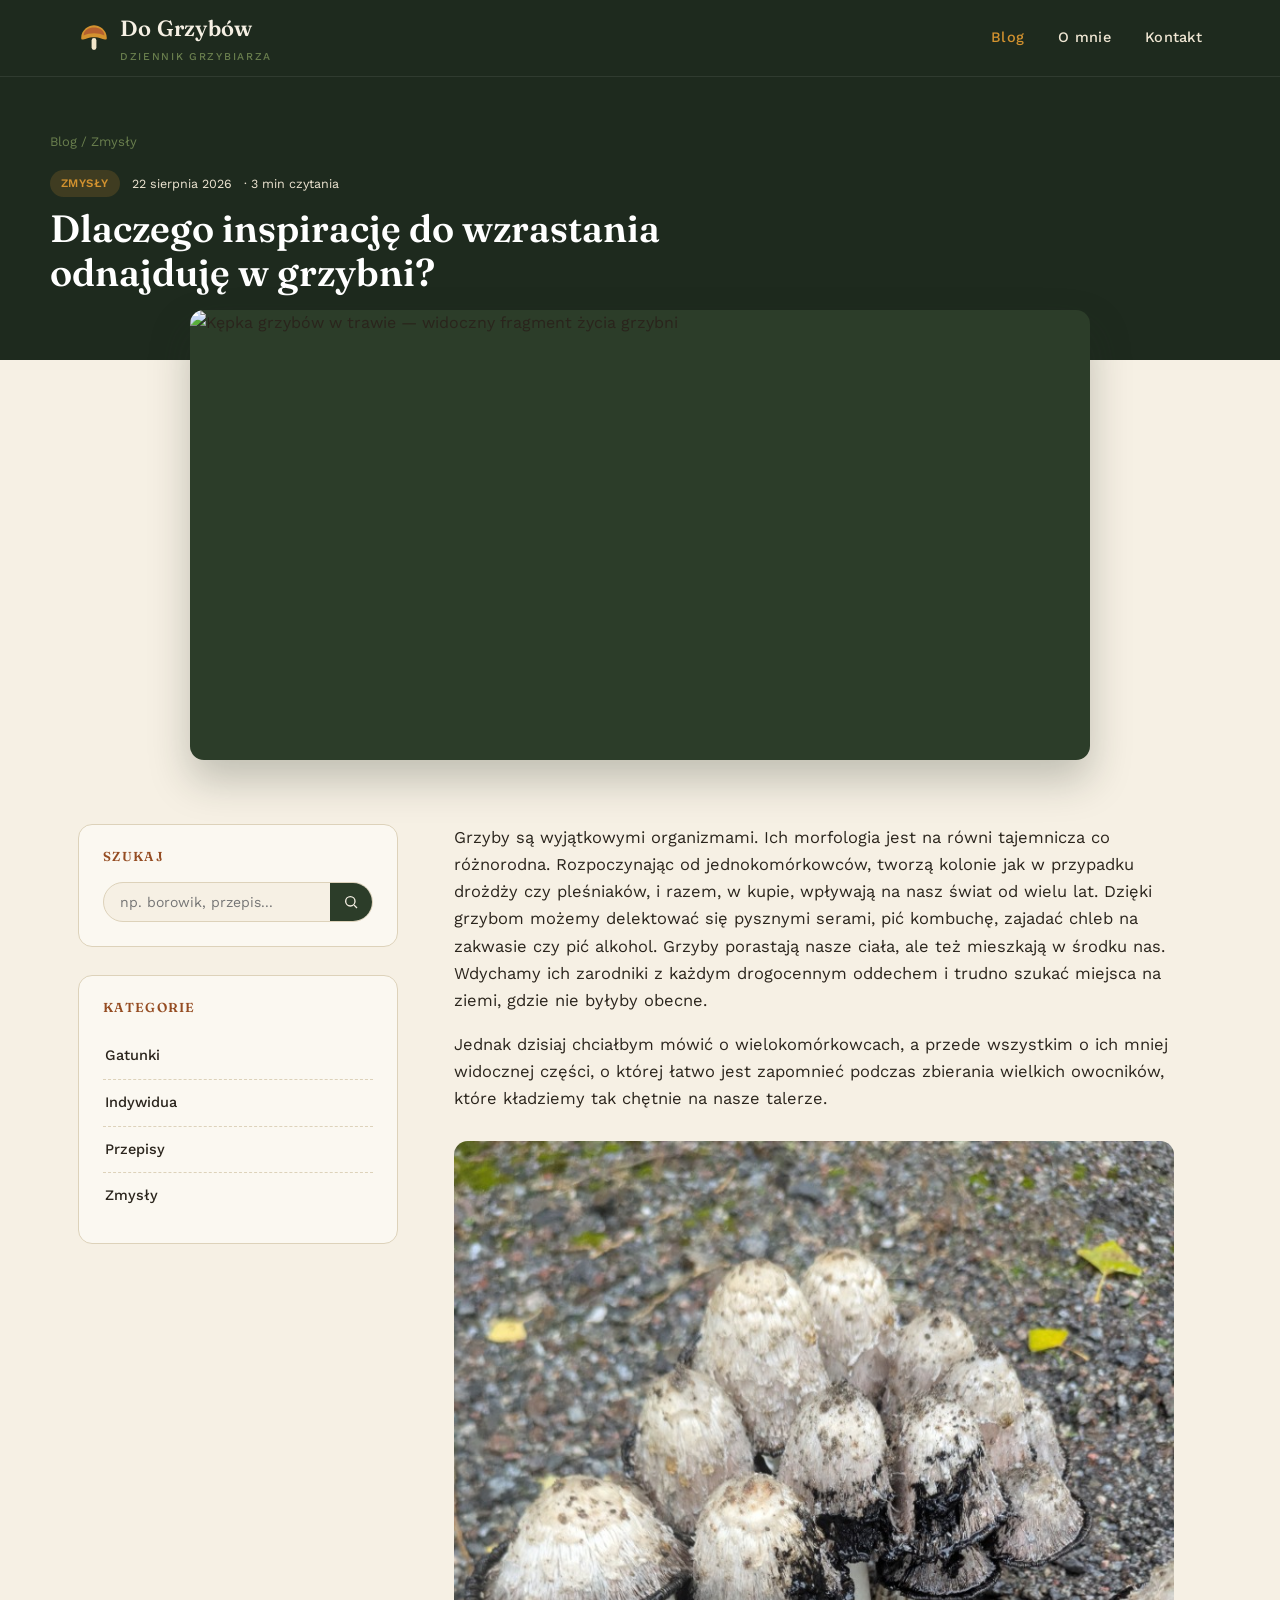
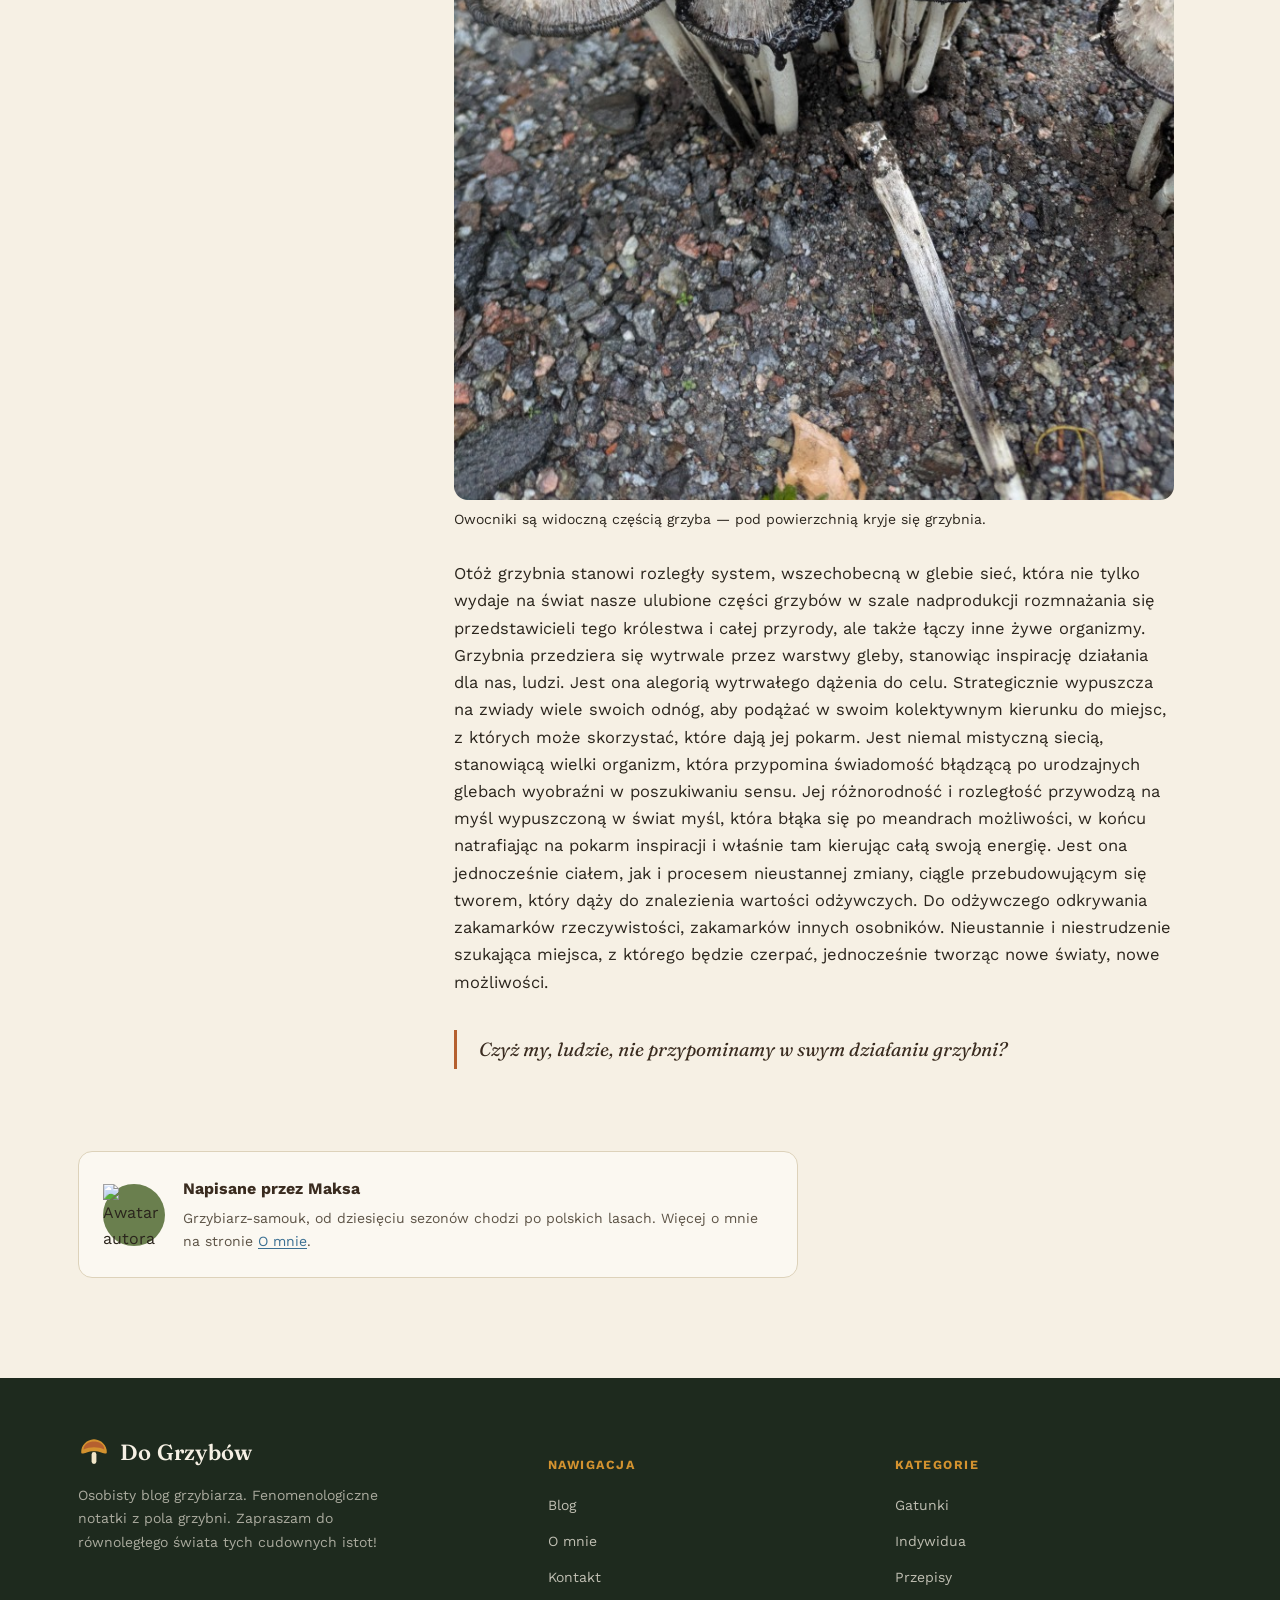
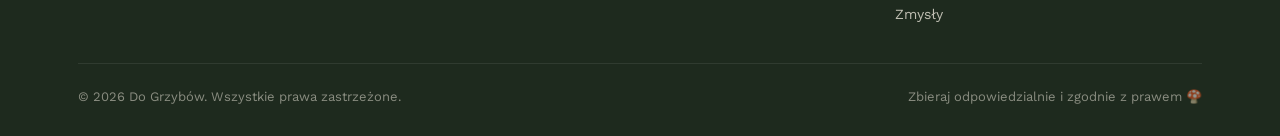
==== posts/inspiracja-w-grzybni.html @ a3966999 "Edit post about grzybnia" ====
<!DOCTYPE html>
<html lang="pl">
<head>
<meta charset="UTF-8">
<meta name="viewport" content="width=device-width, initial-scale=1.0">
<title>Dlaczego inspirację do wzrastania odnajduję w grzybni? — Do Grzybów</title>
<meta name="description" content="Fenomenologiczna refleksja o grzybni jako alegorii ludzkiego dążenia — rozległej sieci, która nieustannie szuka, łączy i tworzy nowe możliwości.">
<link rel="icon" href="data:image/svg+xml,<svg xmlns=%22http://www.w3.org/2000/svg%22 viewBox=%220 0 100 100%22><text y=%22.9em%22 font-size=%2290%22>🍄</text></svg>">
<link rel="preconnect" href="https://fonts.googleapis.com">
<link rel="preconnect" href="https://fonts.gstatic.com" crossorigin>
<link href="https://fonts.googleapis.com/css2?family=Fraunces:wght@500;600;700&family=Work+Sans:wght@400;500;600;700&display=swap" rel="stylesheet">
<link rel="stylesheet" href="../css/style.css">
</head>
<body>

<header class="site-header">
  <div class="container">
    <a href="../index.html" class="logo">
      <svg viewBox="0 0 40 40" fill="none" xmlns="http://www.w3.org/2000/svg">
        <rect x="17" y="20" width="6" height="15" rx="3" fill="#f2e6c9"/>
        <path d="M4 20C4 9 14 4 20 4C26 4 36 9 36 20C36 25 30 19 20 19C10 19 4 25 4 20Z" fill="#d3922f"/>
        <path d="M7 17C7 10 14 7 20 7C26 7 33 10 33 17C25 13 15 13 7 17Z" fill="#b5602f"/>
      </svg>
      <span>Do Grzybów<span class="sub">Dziennik grzybiarza</span></span>
    </a>
    <nav class="main-nav">
      <a href="../index.html" class="active">Blog</a>
      <a href="../o-mnie.html">O mnie</a>
      <a href="../kontakt.html">Kontakt</a>
    </nav>
    <button class="nav-toggle" aria-label="Menu" aria-expanded="false"><span></span><span></span><span></span></button>
  </div>
</header>

<section class="post-hero">
  <div class="container">
    <div class="breadcrumb"><a href="../index.html">Blog</a> / Zmysły</div>
    <div class="post-meta">
      <span class="tag">Zmysły</span>
      <span>22 sierpnia 2026</span>
      <span>· 3 min czytania</span>
    </div>
    <h1>Dlaczego inspirację do wzrastania odnajduję w grzybni?</h1>
  </div>
</section>

<div class="post-cover">
  <div class="frame"><img src="../images/thumb-grzybnia.jpg" alt="Kępka grzybów w trawie — widoczny fragment życia grzybni"></div>
</div>

<main class="page-body">
  <div class="container">
    <div class="layout">

      <article class="post-content">
        <p>Grzyby są wyjątkowymi organizmami. Ich morfologia jest na równi tajemnicza co różnorodna. Rozpoczynając od jednokomórkowców, tworzą kolonie jak w przypadku drożdży czy pleśniaków, i razem, w kupie, wpływają na nasz świat od wielu lat. Dzięki grzybom możemy delektować się pysznymi serami, pić kombuchę, zajadać chleb na zakwasie czy pić alkohol. Grzyby porastają nasze ciała, ale też mieszkają w środku nas. Wdychamy ich zarodniki z każdym drogocennym oddechem i trudno szukać miejsca na ziemi, gdzie nie byłyby obecne.</p>

        <p>Jednak dzisiaj chciałbym mówić o wielokomórkowcach, a przede wszystkim o ich mniej widocznej części, o której łatwo jest zapomnieć podczas zbierania wielkich owocników, które kładziemy tak chętnie na nasze talerze.</p>

        <figure class="post-image">
          <img src="../images/inspiracja-grzybnia.jpg" alt="Kępka jasnych grzybów rosnących na żwirowej ścieżce">
          <figcaption>Owocniki są widoczną częścią grzyba — pod powierzchnią kryje się grzybnia.</figcaption>
        </figure>

        <p>Otóż grzybnia stanowi rozległy system, wszechobecną w glebie sieć, która nie tylko wydaje na świat nasze ulubione części grzybów w szale nadprodukcji rozmnażania się przedstawicieli tego królestwa i całej przyrody, ale także łączy inne żywe organizmy. Grzybnia przedziera się wytrwale przez warstwy gleby, stanowiąc inspirację działania dla nas, ludzi. Jest ona alegorią wytrwałego dążenia do celu. Strategicznie wypuszcza na zwiady wiele swoich odnóg, aby podążać w swoim kolektywnym kierunku do miejsc, z których może skorzystać, które dają jej pokarm. Jest niemal mistyczną siecią, stanowiącą wielki organizm, która przypomina świadomość błądzącą po urodzajnych glebach wyobraźni w poszukiwaniu sensu. Jej różnorodność i rozległość przywodzą na myśl wypuszczoną w świat myśl, która błąka się po meandrach możliwości, w końcu natrafiając na pokarm inspiracji i właśnie tam kierując całą swoją energię. Jest ona jednocześnie ciałem, jak i procesem nieustannej zmiany, ciągle przebudowującym się tworem, który dąży do znalezienia wartości odżywczych. Do odżywczego odkrywania zakamarków rzeczywistości, zakamarków innych osobników. Nieustannie i niestrudzenie szukająca miejsca, z którego będzie czerpać, jednocześnie tworząc nowe światy, nowe możliwości.</p>

        <blockquote>Czyż my, ludzie, nie przypominamy w swym działaniu grzybni?</blockquote>
      </article>

      <aside class="sidebar">
        <div class="widget">
          <h4>Szukaj</h4>
          <form class="search-box" action="../index.html">
            <input type="text" placeholder="np. borowik, przepis...">
            <button type="submit" aria-label="Szukaj">
              <svg width="16" height="16" viewBox="0 0 24 24" fill="none" stroke="currentColor" stroke-width="2"><circle cx="11" cy="11" r="7"/><line x1="21" y1="21" x2="16.65" y2="16.65"/></svg>
            </button>
          </form>
        </div>

        <div class="widget">
          <h4>Kategorie</h4>
          <ul class="cat-list">
            <li><a href="../index.html">Gatunki</a></li>
            <li><a href="../index.html">Indywidua</a></li>
            <li><a href="../index.html">Przepisy</a></li>
            <li><a href="../index.html">Zmysły</a></li>
          </ul>
        </div>
      </aside>
    </div>

    <div class="author-box">
      <div class="avatar"><img src="../images/avatar.svg" alt="Awatar autora"></div>
      <div>
        <h5>Napisane przez Maksa</h5>
        <p>Grzybiarz-samouk, od dziesięciu sezonów chodzi po polskich lasach. Więcej o mnie na stronie <a href="../o-mnie.html" style="text-decoration:underline;">O mnie</a>.</p>
      </div>
    </div>

  </div>
</main>

<footer class="site-footer">
  <div class="container">
    <div class="footer-grid">
      <div>
        <a href="../index.html" class="logo">
          <svg viewBox="0 0 40 40" fill="none" xmlns="http://www.w3.org/2000/svg">
            <rect x="17" y="20" width="6" height="15" rx="3" fill="#f2e6c9"/>
            <path d="M4 20C4 9 14 4 20 4C26 4 36 9 36 20C36 25 30 19 20 19C10 19 4 25 4 20Z" fill="#d3922f"/>
            <path d="M7 17C7 10 14 7 20 7C26 7 33 10 33 17C25 13 15 13 7 17Z" fill="#b5602f"/>
          </svg>
          <span>Do Grzybów</span>
        </a>
        <p>Osobisty blog grzybiarza. Fenomenologiczne notatki z pola grzybni. Zapraszam do równoległego świata tych cudownych istot!</p>
      </div>
      <div class="footer-col">
        <h5>Nawigacja</h5>
        <ul><li><a href="../index.html">Blog</a></li><li><a href="../o-mnie.html">O mnie</a></li><li><a href="../kontakt.html">Kontakt</a></li></ul>
      </div>
      <div class="footer-col">
        <h5>Kategorie</h5>
        <ul>
          <li><a href="../index.html">Gatunki</a></li>
          <li><a href="../index.html">Indywidua</a></li>
          <li><a href="../index.html">Przepisy</a></li>
          <li><a href="../index.html">Zmysły</a></li>
        </ul>
      </div>
    </div>
    <div class="footer-bottom">
      <span>© 2026 Do Grzybów. Wszystkie prawa zastrzeżone.</span>
      <span>Zbieraj odpowiedzialnie i zgodnie z prawem 🍄</span>
    </div>
  </div>
</footer>

<script src="../js/main.js"></script>
</body>
</html>
---- css/style.css ----
/* ==========================================================================
   Do Grzybów — blog o grzybobraniu
   ========================================================================== */

:root {
  --forest-dark: #1e2a1e;
  --forest: #2c3d29;
  --forest-mid: #3f5438;
  --moss: #6a7f4e;
  --cream: #f6f0e4;
  --cream-2: #efe6d3;
  --paper: #fbf8f1;
  --brown: #5b4330;
  --brown-dark: #3a2c20;
  --rust: #b5602f;
  --rust-dark: #954c22;
  --mustard: #d3922f;
  --ink: #2a241c;
  --ink-soft: #5c5346;
  --line: #ddd2ba;
  --link: #3a6f92;
  --link-hover: #2a5570;

  --font-display: "Fraunces", Georgia, "Times New Roman", serif;
  --font-body: "Work Sans", -apple-system, BlinkMacSystemFont, "Segoe UI", sans-serif;

  --radius: 14px;
  --shadow-card: 0 4px 18px rgba(42, 36, 28, 0.08);
  --shadow-card-hover: 0 10px 28px rgba(42, 36, 28, 0.14);
}

* { box-sizing: border-box; }

html { scroll-behavior: smooth; }

body {
  margin: 0;
  background: var(--cream);
  color: var(--ink);
  font-family: var(--font-body);
  font-size: 16px;
  line-height: 1.65;
  -webkit-font-smoothing: antialiased;
}

img { max-width: 100%; display: block; }

a { color: inherit; text-decoration: none; }

.container {
  max-width: 1180px;
  margin: 0 auto;
  padding: 0 28px;
}

h1, h2, h3, h4 {
  font-family: var(--font-display);
  color: var(--brown-dark);
  line-height: 1.15;
  margin: 0 0 0.5em;
  font-weight: 600;
}

p { margin: 0 0 1em; }

.eyebrow {
  display: inline-flex;
  align-items: center;
  gap: 8px;
  font-size: 12.5px;
  letter-spacing: 0.14em;
  text-transform: uppercase;
  font-weight: 600;
  color: var(--rust-dark);
}

.eyebrow::before {
  content: "";
  width: 16px;
  height: 2px;
  background: var(--rust);
  display: inline-block;
}

/* ---------------- Header ---------------- */

.site-header {
  position: sticky;
  top: 0;
  z-index: 50;
  background: var(--forest-dark);
  border-bottom: 1px solid rgba(255, 255, 255, 0.08);
}

.site-header .container {
  display: flex;
  align-items: center;
  justify-content: space-between;
  height: 76px;
}

.logo {
  display: flex;
  align-items: center;
  gap: 10px;
  color: var(--cream);
  font-family: var(--font-display);
  font-size: 22px;
  font-weight: 600;
  letter-spacing: 0.01em;
}

.logo svg { width: 32px; height: 32px; flex-shrink: 0; }

.logo .sub {
  display: block;
  font-family: var(--font-body);
  font-size: 10.5px;
  letter-spacing: 0.16em;
  text-transform: uppercase;
  font-weight: 500;
  color: var(--moss);
  margin-top: 2px;
}

.main-nav { display: flex; align-items: center; gap: 34px; }

.main-nav a {
  color: var(--cream-2);
  font-size: 14.5px;
  font-weight: 500;
  letter-spacing: 0.02em;
  position: relative;
  padding: 6px 0;
  transition: color 0.2s ease;
}

.main-nav a:hover { color: #fff; }

.main-nav a.active { color: var(--mustard); }

.nav-toggle {
  display: none;
  background: none;
  border: none;
  cursor: pointer;
  padding: 8px;
}

.nav-toggle span {
  display: block;
  width: 24px;
  height: 2px;
  background: var(--cream);
  margin: 5px 0;
  transition: 0.2s;
}

/* ---------------- Hero ---------------- */

.hero {
  position: relative;
  background: linear-gradient(160deg, var(--forest-dark) 0%, var(--forest) 55%, var(--forest-mid) 100%);
  color: var(--cream);
  overflow: hidden;
}

.hero .container {
  position: relative;
  z-index: 2;
  padding-top: 78px;
  padding-bottom: 96px;
  display: grid;
  grid-template-columns: 0.95fr 1.05fr;
  gap: 40px;
  align-items: center;
}

.hero-eyebrow {
  color: var(--mustard);
  font-size: 12.5px;
  letter-spacing: 0.16em;
  text-transform: uppercase;
  font-weight: 600;
  margin-bottom: 18px;
  display: block;
}

.hero h1 {
  color: #fff;
  font-size: 46px;
  margin-bottom: 20px;
  max-width: 560px;
}

.hero h1 em {
  font-style: italic;
  color: var(--mustard);
}

.hero p.lede {
  color: var(--cream-2);
  font-size: 17.5px;
  max-width: 480px;
  margin-bottom: 30px;
}

.hero-actions { display: flex; gap: 14px; flex-wrap: wrap; }

.hero-art {
  position: relative;
  width: 100%;
  max-width: 600px;
  aspect-ratio: 1 / 1;
  margin: 0 auto;
  display: flex;
  align-items: center;
  justify-content: center;
}
.hero-art svg { width: 100%; height: auto; max-width: 420px; margin: 0 auto; display: block; }

.hero-art::before {
  content: "";
  position: absolute;
  inset: 0;
  border-radius: 50%;
  background: repeating-radial-gradient(
    circle at center,
    #a8bd88 0,
    #a8bd88 9%,
    #7c9463 9%,
    #7c9463 18%,
    #5c7448 18%,
    #5c7448 27%,
    #435a34 27%,
    #435a34 36%,
    #2c3d29 36%,
    #2c3d29 48%,
    #1e2a1e 48%,
    #1e2a1e 62%,
    #16201a 62%,
    #16201a 100%
  );
}

.hero-art img {
  position: relative;
  z-index: 1;
  width: 76%;
  aspect-ratio: 1 / 1;
  object-fit: cover;
  border-radius: 50%;
  display: block;
  -webkit-mask-image: radial-gradient(circle, #000 58%, transparent 88%);
  mask-image: radial-gradient(circle, #000 58%, transparent 88%);
}

.hero::after {
  content: "";
  position: absolute;
  inset: 0;
  background-image: radial-gradient(circle, rgba(246, 240, 228, 0.10) 1px, transparent 1px);
  background-size: 22px 22px;
  opacity: 0.5;
  pointer-events: none;
}

/* ---------------- Buttons ---------------- */

.btn {
  display: inline-flex;
  align-items: center;
  gap: 8px;
  padding: 13px 24px;
  border-radius: 999px;
  font-weight: 600;
  font-size: 14.5px;
  letter-spacing: 0.01em;
  cursor: pointer;
  border: 1px solid transparent;
  transition: transform 0.15s ease, box-shadow 0.15s ease, background 0.15s ease;
}

.btn:hover { transform: translateY(-2px); }

.btn-primary {
  background: var(--rust);
  color: #fff;
}
.btn-primary:hover { background: var(--rust-dark); box-shadow: 0 8px 20px rgba(181, 96, 47, 0.35); }

.btn-ghost {
  background: transparent;
  color: var(--cream);
  border-color: rgba(246, 240, 228, 0.35);
}
.btn-ghost:hover { border-color: var(--cream); }

.btn-small {
  padding: 9px 16px;
  font-size: 13px;
}

/* ---------------- Layout: content + sidebar ---------------- */

.page-body {
  padding: 64px 0 100px;
}

.layout {
  display: grid;
  grid-template-columns: 320px minmax(0, 1fr);
  gap: 56px;
  align-items: start;
}

.layout .sidebar { order: -1; }

.section-heading {
  display: flex;
  align-items: baseline;
  justify-content: space-between;
  margin-bottom: 30px;
  gap: 20px;
  flex-wrap: wrap;
}

.section-heading h2 { font-size: 30px; margin: 0; }

.section-heading .count {
  color: var(--ink-soft);
  font-size: 14px;
}

/* ---------------- Post list / cards ---------------- */

.post-list { display: flex; flex-direction: column; gap: 34px; }

.post-card {
  display: flex;
  flex-direction: column;
  background: var(--paper);
  border-radius: var(--radius);
  overflow: hidden;
  box-shadow: var(--shadow-card);
  transition: box-shadow 0.2s ease, transform 0.2s ease;
  border: 1px solid var(--line);
}

.post-card:hover { box-shadow: var(--shadow-card-hover); transform: translateY(-3px); }

.post-card .thumb {
  background: var(--forest);
  aspect-ratio: 16 / 8;
  overflow: hidden;
}

.post-card .thumb svg, .post-card .thumb img {
  width: 100%;
  height: 100%;
  object-fit: cover;
}

.post-card .body {
  padding: 30px 32px 34px;
  display: flex;
  flex-direction: column;
}

.post-meta {
  display: flex;
  align-items: center;
  gap: 12px;
  font-size: 12.5px;
  color: var(--ink-soft);
  margin-bottom: 10px;
  flex-wrap: wrap;
}

.tag {
  display: inline-block;
  background: rgba(181, 96, 47, 0.12);
  color: var(--rust-dark);
  padding: 4px 11px;
  border-radius: 999px;
  font-weight: 600;
  font-size: 11.5px;
  letter-spacing: 0.04em;
  text-transform: uppercase;
}

.post-card h3 {
  font-size: 22px;
  margin-bottom: 10px;
}

.post-card h3 a:hover { color: var(--rust-dark); }

.post-card .excerpt {
  color: var(--ink-soft);
  font-size: 15px;
  margin-bottom: 14px;
}

.read-more {
  display: inline-flex;
  align-items: center;
  gap: 6px;
  font-weight: 600;
  font-size: 14px;
  color: var(--rust-dark);
}

.read-more .arrow { transition: transform 0.15s ease; }
.post-card:hover .read-more .arrow,
.mini-post:hover .read-more .arrow { transform: translateX(4px); }

.pagination {
  display: flex;
  justify-content: center;
  gap: 10px;
  margin-top: 46px;
}

.pagination a, .pagination span {
  width: 38px;
  height: 38px;
  display: flex;
  align-items: center;
  justify-content: center;
  border-radius: 50%;
  font-size: 14px;
  font-weight: 600;
  color: var(--brown-dark);
  border: 1px solid var(--line);
}

.pagination a:hover { background: var(--forest); color: #fff; border-color: var(--forest); }
.pagination .current { background: var(--rust); color: #fff; border-color: var(--rust); }

/* ---------------- Sidebar ---------------- */

.sidebar { display: flex; flex-direction: column; gap: 28px; }

.widget {
  background: var(--paper);
  border: 1px solid var(--line);
  border-radius: var(--radius);
  padding: 24px;
}

.widget h4 {
  font-size: 13px;
  letter-spacing: 0.1em;
  text-transform: uppercase;
  color: var(--rust-dark);
  margin-bottom: 18px;
}

.search-box {
  display: flex;
  border: 1px solid var(--line);
  border-radius: 999px;
  overflow: hidden;
  background: var(--cream);
}

.search-box input {
  flex: 1;
  border: none;
  background: transparent;
  padding: 11px 16px;
  font-family: var(--font-body);
  font-size: 14px;
  color: var(--ink);
  outline: none;
}

.search-box button {
  border: none;
  background: var(--forest);
  color: var(--cream);
  width: 42px;
  cursor: pointer;
  display: flex;
  align-items: center;
  justify-content: center;
}

.cat-list { list-style: none; margin: 0; padding: 0; }

.cat-list li {
  border-bottom: 1px dashed var(--line);
}
.cat-list li:last-child { border-bottom: none; }

.cat-list a {
  display: flex;
  justify-content: space-between;
  align-items: center;
  padding: 11px 2px;
  font-size: 14.5px;
  font-weight: 500;
  color: var(--ink);
  transition: color 0.15s ease, padding-left 0.15s ease;
}

.cat-list a:hover { color: var(--rust-dark); padding-left: 6px; }

.cat-list a .n {
  font-size: 12px;
  color: var(--ink-soft);
  background: var(--cream-2);
  padding: 2px 8px;
  border-radius: 999px;
}

.mini-post {
  display: flex;
  gap: 14px;
  padding: 14px 0;
  border-bottom: 1px solid var(--line);
}
.mini-post:last-child { border-bottom: none; padding-bottom: 0; }
.mini-post:first-child { padding-top: 0; }

.mini-post .thumb {
  width: 68px;
  height: 68px;
  border-radius: 10px;
  overflow: hidden;
  flex-shrink: 0;
  background: var(--forest);
}
.mini-post .thumb svg, .mini-post .thumb img { width: 100%; height: 100%; object-fit: cover; }

.mini-post .info h5 {
  font-family: var(--font-display);
  font-size: 15px;
  font-weight: 600;
  margin: 0 0 6px;
  color: var(--brown-dark);
  line-height: 1.3;
}

.mini-post .info h5 a:hover { color: var(--rust-dark); }

.mini-post .info .date {
  font-size: 12px;
  color: var(--ink-soft);
}

.widget.about-widget p { font-size: 14.5px; color: var(--ink-soft); }
.about-widget .avatar {
  width: 64px;
  height: 64px;
  border-radius: 50%;
  background: var(--moss);
  margin-bottom: 14px;
}
.about-widget .avatar svg { width: 100%; height: 100%; }

.widget.newsletter {
  background: var(--forest-dark);
  border-color: var(--forest-dark);
}
.widget.newsletter h4 { color: var(--mustard); }
.widget.newsletter p { color: var(--cream-2); font-size: 14px; }
.widget.newsletter .search-box { background: rgba(255,255,255,0.06); border-color: rgba(255,255,255,0.15); }
.widget.newsletter .search-box input { color: var(--cream); }
.widget.newsletter .search-box input::placeholder { color: rgba(246,240,228,0.5); }
.widget.newsletter .search-box button { background: var(--rust); }

.social-row { display: flex; gap: 10px; }
.social-row a {
  width: 38px;
  height: 38px;
  border-radius: 50%;
  border: 1px solid var(--line);
  display: flex;
  align-items: center;
  justify-content: center;
  transition: background 0.15s ease, border-color 0.15s ease;
}
.social-row a:hover { background: var(--forest); border-color: var(--forest); color: #fff; }
.social-row svg { width: 17px; height: 17px; }

/* ---------------- Post detail page ---------------- */

.post-hero {
  background: var(--forest-dark);
  color: var(--cream);
}
.post-hero .container { padding: 54px 0 46px; }
.post-hero .breadcrumb {
  font-size: 13px;
  color: var(--moss);
  margin-bottom: 18px;
}
.post-hero .breadcrumb a:hover { color: var(--cream); }
.post-hero h1 { color: #fff; font-size: 38px; max-width: 760px; }
.post-hero .post-meta { color: var(--cream-2); }
.post-hero .tag { background: rgba(211, 146, 47, 0.18); color: var(--mustard); }

.post-cover {
  margin-top: -50px;
  position: relative;
  z-index: 3;
}
.post-cover .frame {
  max-width: 900px;
  margin: 0 auto;
  border-radius: var(--radius);
  overflow: hidden;
  box-shadow: 0 20px 40px rgba(30, 42, 30, 0.25);
  aspect-ratio: 16/8;
  background: var(--forest);
}
.post-cover svg, .post-cover img { width: 100%; height: 100%; object-fit: cover; }

.post-content {
  max-width: 720px;
}
.post-content .post-image {
  margin: 1.8em 0;
}
.post-content .post-image img {
  width: 100%;
  height: auto;
  border-radius: var(--radius);
}
.post-content .post-image figcaption {
  margin-top: 8px;
  color: var(--muted);
  font-size: 14px;
}
.post-content h2 { font-size: 26px; margin-top: 1.6em; }
.post-content h3 { font-size: 20px; margin-top: 1.4em; }
.post-content p { color: var(--ink); font-size: 16.5px; }
.post-content ul, .post-content ol { padding-left: 22px; margin-bottom: 1.2em; }
.post-content li { margin-bottom: 8px; }
.post-content blockquote {
  border-left: 3px solid var(--rust);
  margin: 1.8em 0;
  padding: 4px 0 4px 22px;
  font-family: var(--font-display);
  font-style: italic;
  font-size: 19px;
  color: var(--brown-dark);
}
.post-content strong { color: var(--brown-dark); }

.post-content a,
.lede a,
.author-box p a {
  color: var(--link);
  text-decoration: underline;
  text-decoration-color: rgba(58, 111, 146, 0.4);
  text-underline-offset: 2px;
}
.post-content a:hover,
.lede a:hover,
.author-box p a:hover {
  color: var(--link-hover);
}

.callout {
  background: var(--cream-2);
  border: 1px solid var(--line);
  border-radius: 12px;
  padding: 20px 22px;
  margin: 1.8em 0;
  display: flex;
  gap: 14px;
}
.callout.warn { background: #fbeee2; border-color: #e9c9a8; }
.callout .icon { flex-shrink: 0; font-size: 20px; }
.callout p:last-child { margin-bottom: 0; }
.callout strong { display: block; margin-bottom: 4px; color: var(--brown-dark); }

.author-box {
  display: flex;
  gap: 18px;
  align-items: center;
  background: var(--paper);
  border: 1px solid var(--line);
  border-radius: var(--radius);
  padding: 24px;
  margin-top: 48px;
  max-width: 720px;
}
.author-box .avatar {
  width: 62px;
  height: 62px;
  border-radius: 50%;
  background: var(--moss);
  flex-shrink: 0;
}
.author-box .avatar svg { width: 100%; height: 100%; }
.author-box h5 { margin: 0 0 4px; font-size: 16px; color: var(--brown-dark); }
.author-box p { margin: 0; font-size: 14px; color: var(--ink-soft); }

.post-nav {
  max-width: 720px;
  display: flex;
  justify-content: space-between;
  gap: 20px;
  margin-top: 40px;
  padding-top: 30px;
  border-top: 1px solid var(--line);
}
.post-nav a {
  font-size: 14px;
  font-weight: 600;
  color: var(--brown-dark);
  max-width: 45%;
}
.post-nav a:hover { color: var(--rust-dark); }
.post-nav .dir { display: block; font-size: 11.5px; text-transform: uppercase; letter-spacing: 0.08em; color: var(--ink-soft); margin-bottom: 4px; }
.post-nav .next { text-align: right; margin-left: auto; }

/* ---------------- About / Contact pages ---------------- */

.page-intro { max-width: 700px; margin-bottom: 20px; }
.page-intro h1 { font-size: 38px; }
.page-intro p.lede { font-size: 17px; color: var(--ink-soft); }

.about-grid {
  display: grid;
  grid-template-columns: minmax(0, 1fr) 340px;
  gap: 44px;
  align-items: stretch;
  margin: 32px 0 40px;
}
.about-grid .about-text p { text-align: justify; }
.about-grid .art {
  display: flex;
  flex-direction: column;
  gap: 18px;
}
.about-grid .art img {
  width: 100%;
  flex: 1 1 0;
  min-height: 0;
  object-fit: cover;
  display: block;
  border-radius: var(--radius);
  overflow: hidden;
  box-shadow: var(--shadow-card);
}

.value-grid {
  display: grid;
  grid-template-columns: repeat(3, 1fr);
  gap: 22px;
  margin: 40px 0;
}
.value-card {
  background: var(--paper);
  border: 1px solid var(--line);
  border-radius: var(--radius);
  padding: 26px;
}
.value-card .icon { font-size: 26px; margin-bottom: 12px; display: block; }
.value-card h4 { font-size: 17px; margin-bottom: 8px; text-transform: none; letter-spacing: 0; color: var(--brown-dark); }
.value-card p { font-size: 14.5px; color: var(--ink-soft); margin: 0; }
.value-card a { font-weight: 700; }

.contact-grid {
  max-width: 640px;
  margin: 30px 0 0;
}
.contact-form { display: flex; flex-direction: column; gap: 16px; }
.contact-form label { font-size: 13.5px; font-weight: 600; color: var(--brown-dark); margin-bottom: 6px; display: block; }
.contact-form input, .contact-form textarea {
  width: 100%;
  border: 1px solid var(--line);
  background: var(--paper);
  border-radius: 10px;
  padding: 13px 15px;
  font-family: var(--font-body);
  font-size: 14.5px;
  color: var(--ink);
  outline: none;
}
.contact-form input:focus, .contact-form textarea:focus { border-color: var(--rust); }
.contact-form textarea { resize: vertical; min-height: 130px; }

.contact-info { display: flex; flex-direction: column; gap: 22px; }
.contact-info .item { display: flex; gap: 14px; }
.contact-info .item .ic {
  width: 44px; height: 44px; border-radius: 12px;
  background: var(--forest); color: var(--cream);
  display: flex; align-items: center; justify-content: center;
  flex-shrink: 0; font-size: 18px;
}
.contact-info .item h5 { margin: 0 0 4px; font-size: 15px; color: var(--brown-dark); }
.contact-info .item p { margin: 0; font-size: 14px; color: var(--ink-soft); }

/* ---------------- Footer ---------------- */

.site-footer {
  background: var(--forest-dark);
  color: var(--cream-2);
  padding: 56px 0 28px;
}
.footer-grid {
  display: grid;
  grid-template-columns: 1.4fr 1fr 1fr;
  gap: 40px;
  padding-bottom: 36px;
  border-bottom: 1px solid rgba(255,255,255,0.08);
}
.footer-grid .logo { margin-bottom: 14px; }
.footer-grid p { font-size: 14px; color: rgba(246,240,228,0.65); max-width: 320px; }
.footer-col h5 {
  font-size: 12.5px;
  letter-spacing: 0.12em;
  text-transform: uppercase;
  color: var(--mustard);
  margin-bottom: 16px;
}
.footer-col ul { list-style: none; margin: 0; padding: 0; display: flex; flex-direction: column; gap: 10px; }
.footer-col a { font-size: 14px; color: rgba(246,240,228,0.75); }
.footer-col a:hover { color: #fff; }
.footer-bottom {
  display: flex;
  justify-content: space-between;
  align-items: center;
  padding-top: 22px;
  font-size: 13px;
  color: rgba(246,240,228,0.5);
  flex-wrap: wrap;
  gap: 12px;
}

/* ---------------- Responsive ---------------- */

@media (max-width: 980px) {
  .layout { grid-template-columns: 1fr; }
  .sidebar { order: -1; }
  .hero .container { grid-template-columns: 1fr; padding-top: 50px; }
  .hero-art { display: none; }
  .about-grid { grid-template-columns: 1fr; }
  .about-grid { align-items: start; }
  .about-grid .art { order: -1; flex-direction: row; flex-wrap: wrap; }
  .about-grid .art img { flex: 1 1 140px; aspect-ratio: 4 / 3; }
  .value-grid { grid-template-columns: 1fr 1fr; }
  .footer-grid { grid-template-columns: 1fr; }
}

@media (max-width: 720px) {
  .main-nav { position: fixed; top: 76px; left: 0; right: 0; background: var(--forest-dark); flex-direction: column; align-items: flex-start; padding: 10px 28px 26px; gap: 16px; transform: translateY(-130%); transition: transform 0.25s ease; border-bottom: 1px solid rgba(255,255,255,0.08); }
  .main-nav.open { transform: translateY(0); }
  .nav-toggle { display: block; }
  .hero h1 { font-size: 32px; }
  .post-card .thumb { aspect-ratio: 16/9; }
  .post-card .body { padding: 22px; }
  .value-grid { grid-template-columns: 1fr; }
  .post-hero h1 { font-size: 28px; }
}
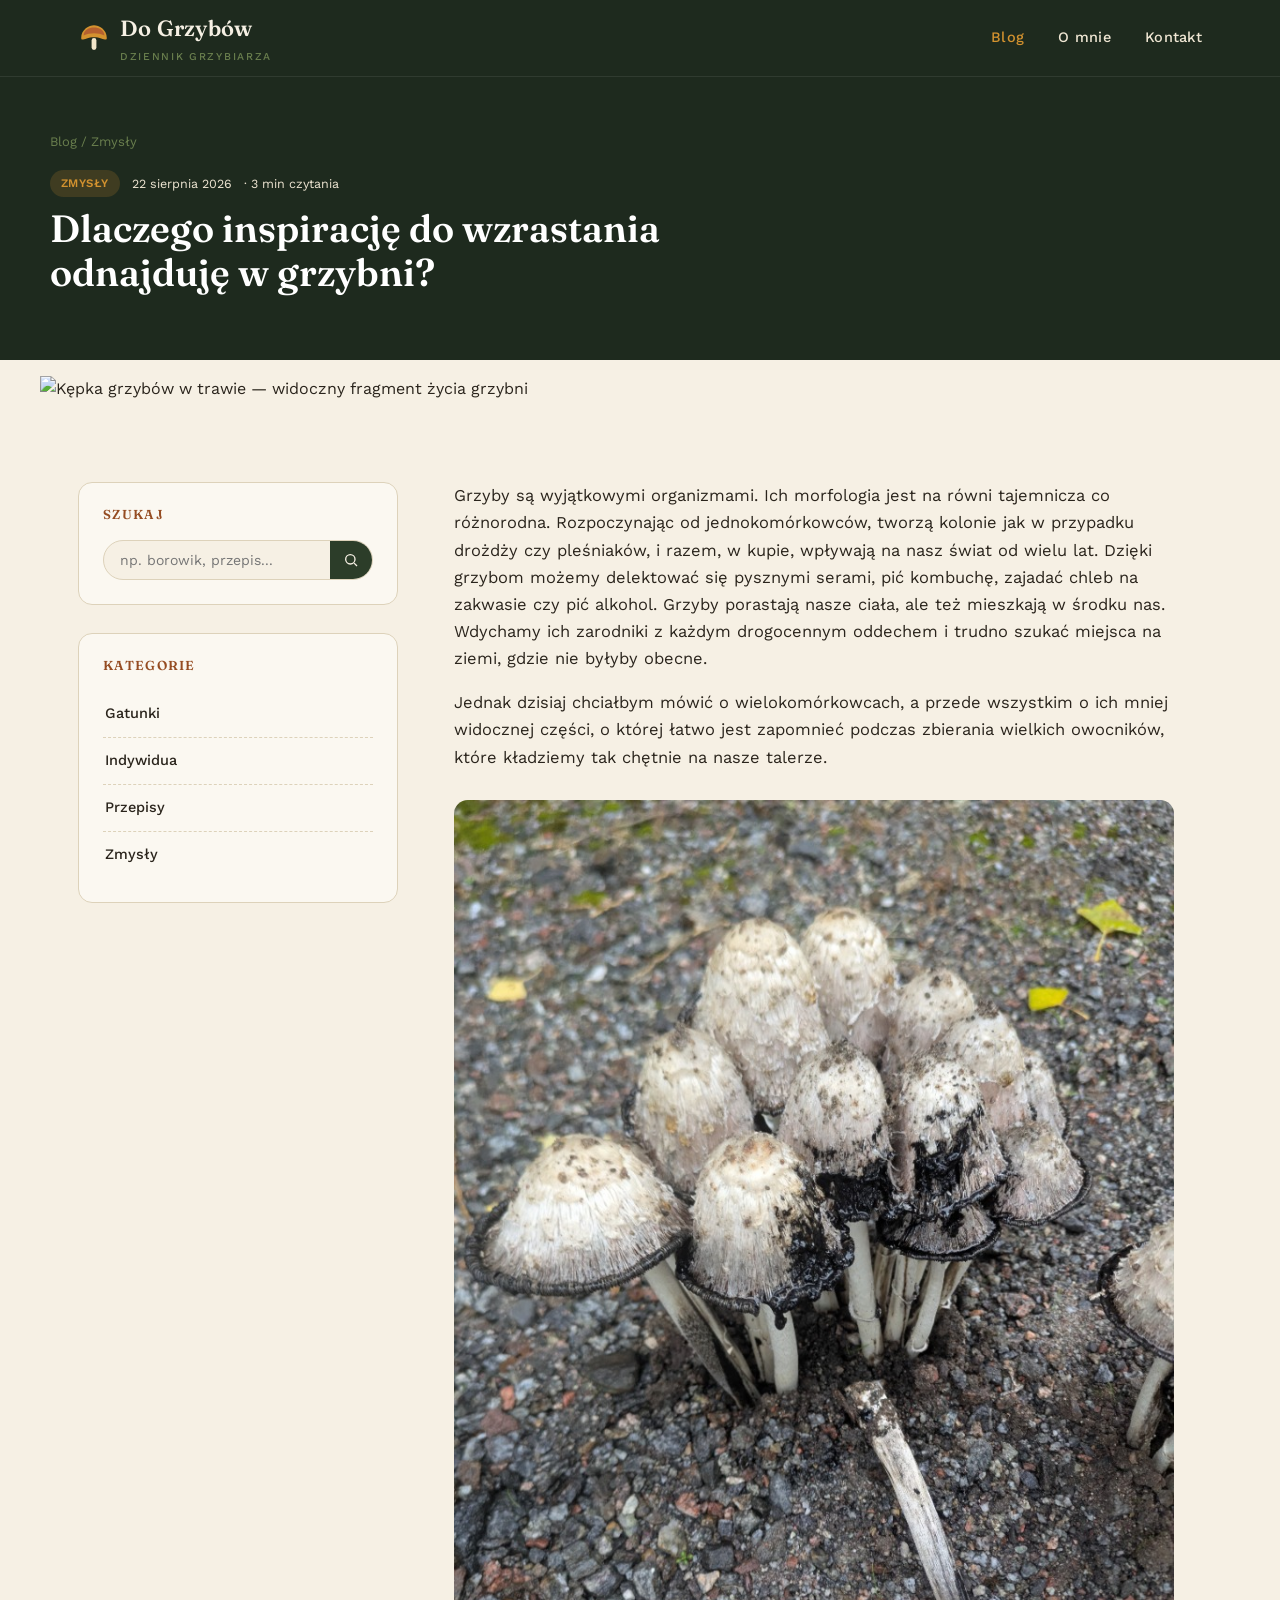
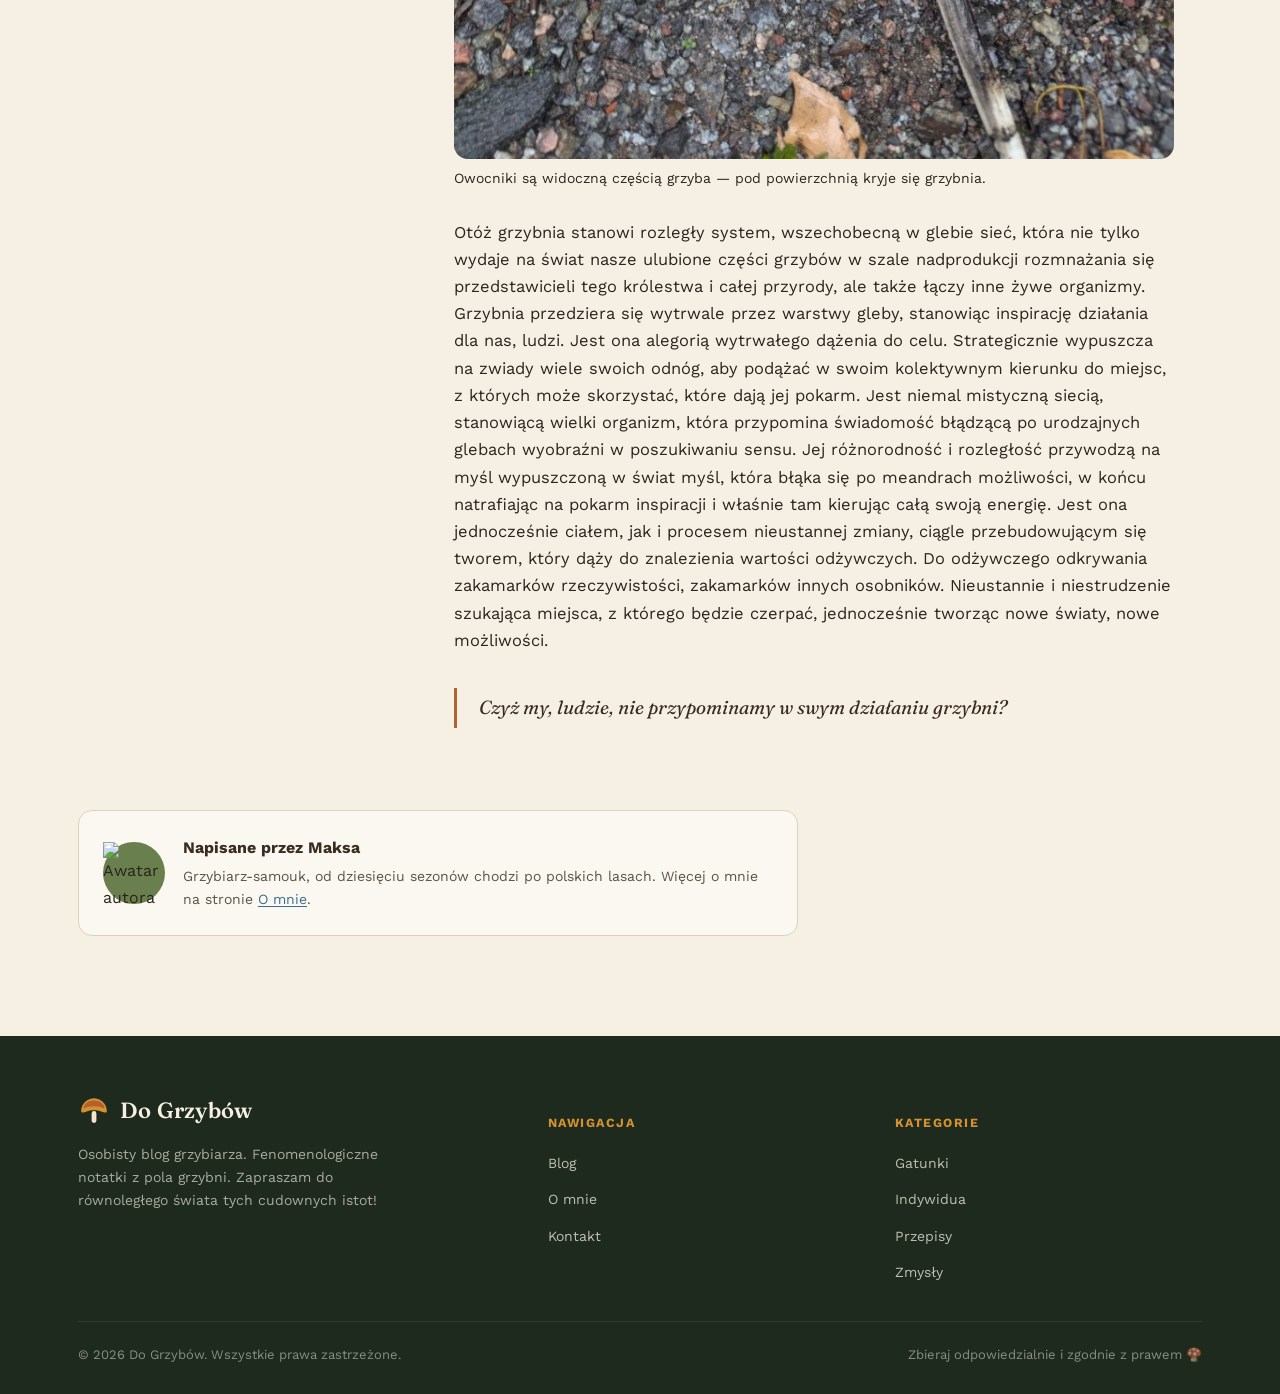
==== commit b4a7a7e8: "change the picture setup to a figure tag with an image inside it" ====
--- a/posts/inspiracja-w-grzybni.html
+++ b/posts/inspiracja-w-grzybni.html
@@ -44,9 +44,9 @@
   </div>
 </section>
 
-<div class="post-cover">
-  <div class="frame"><img src="../images/thumb-grzybnia.jpg" alt="Kępka grzybów w trawie — widoczny fragment życia grzybni"></div>
-</div>
+<figure>
+  <img src="../images/thumb-grzybnia.jpg" alt="Kępka grzybów w trawie — widoczny fragment życia grzybni">
+</figure>
 
 <main class="page-body">
   <div class="container">
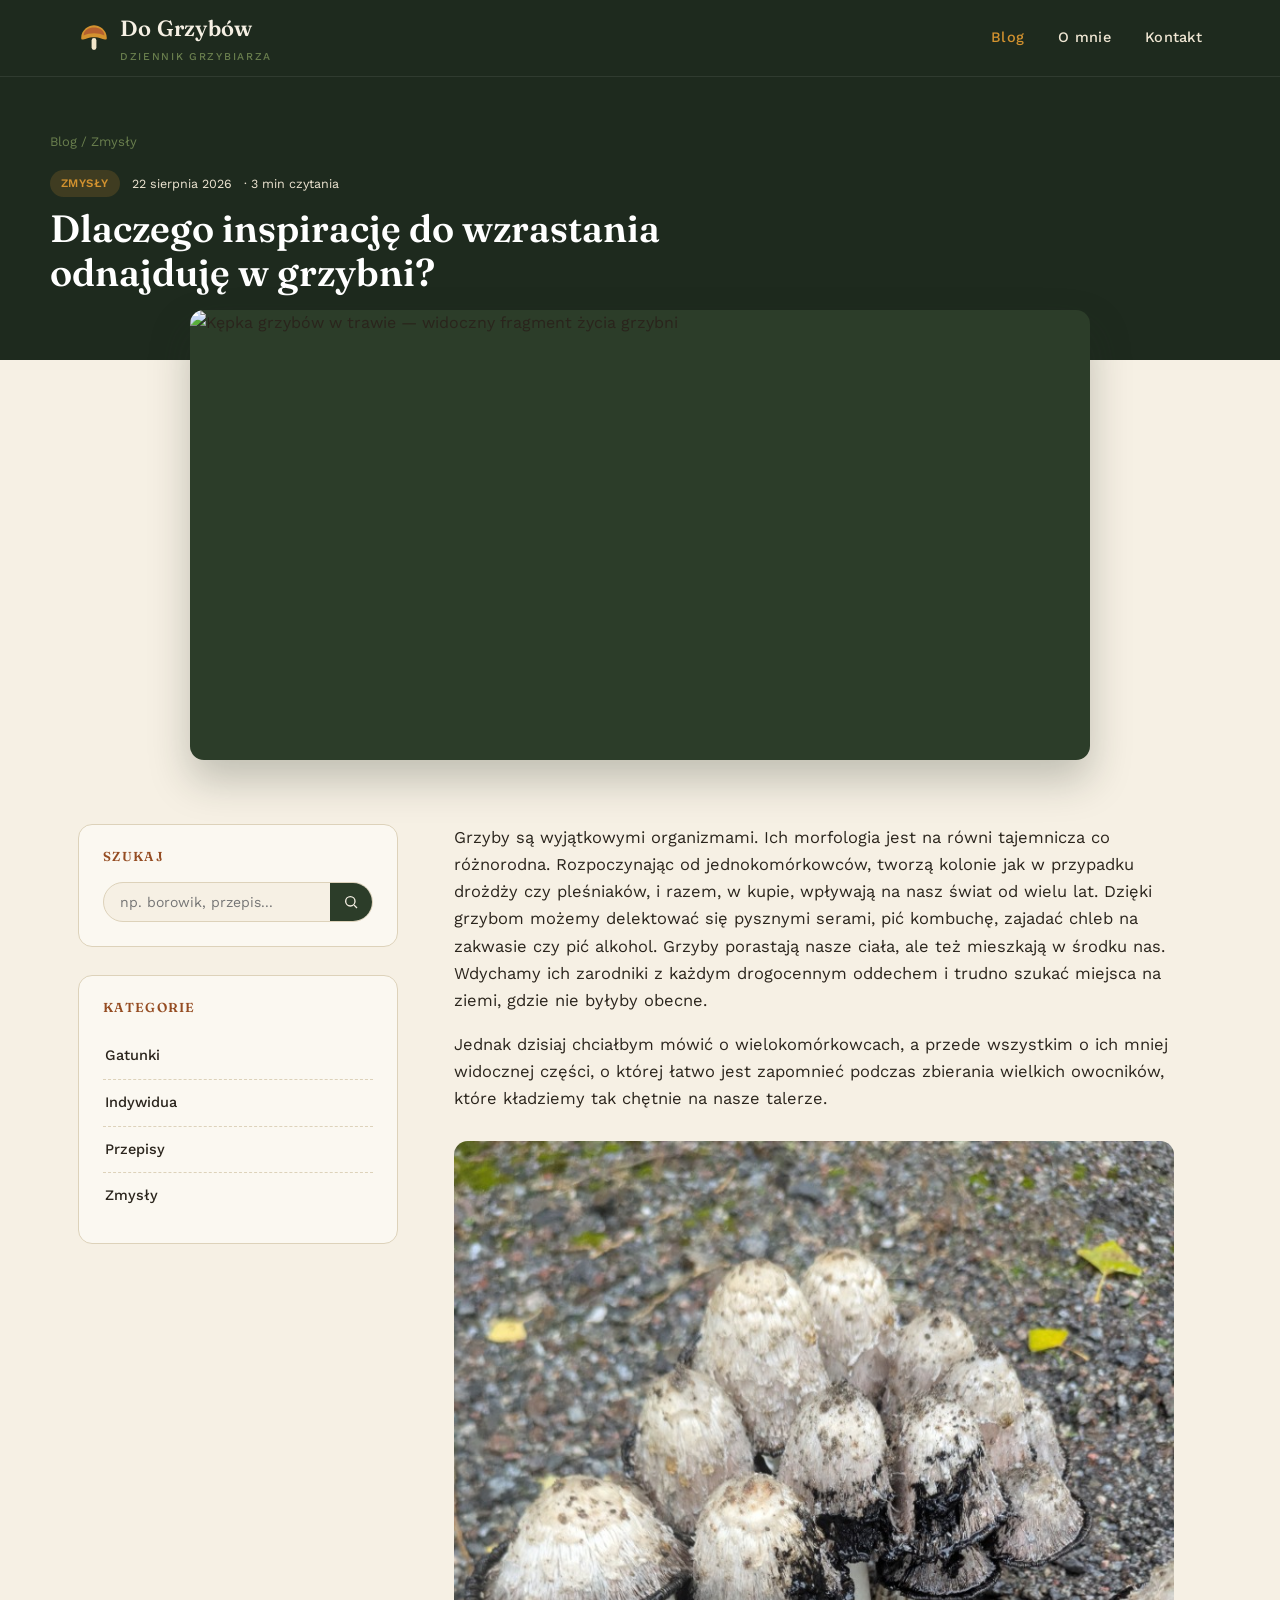
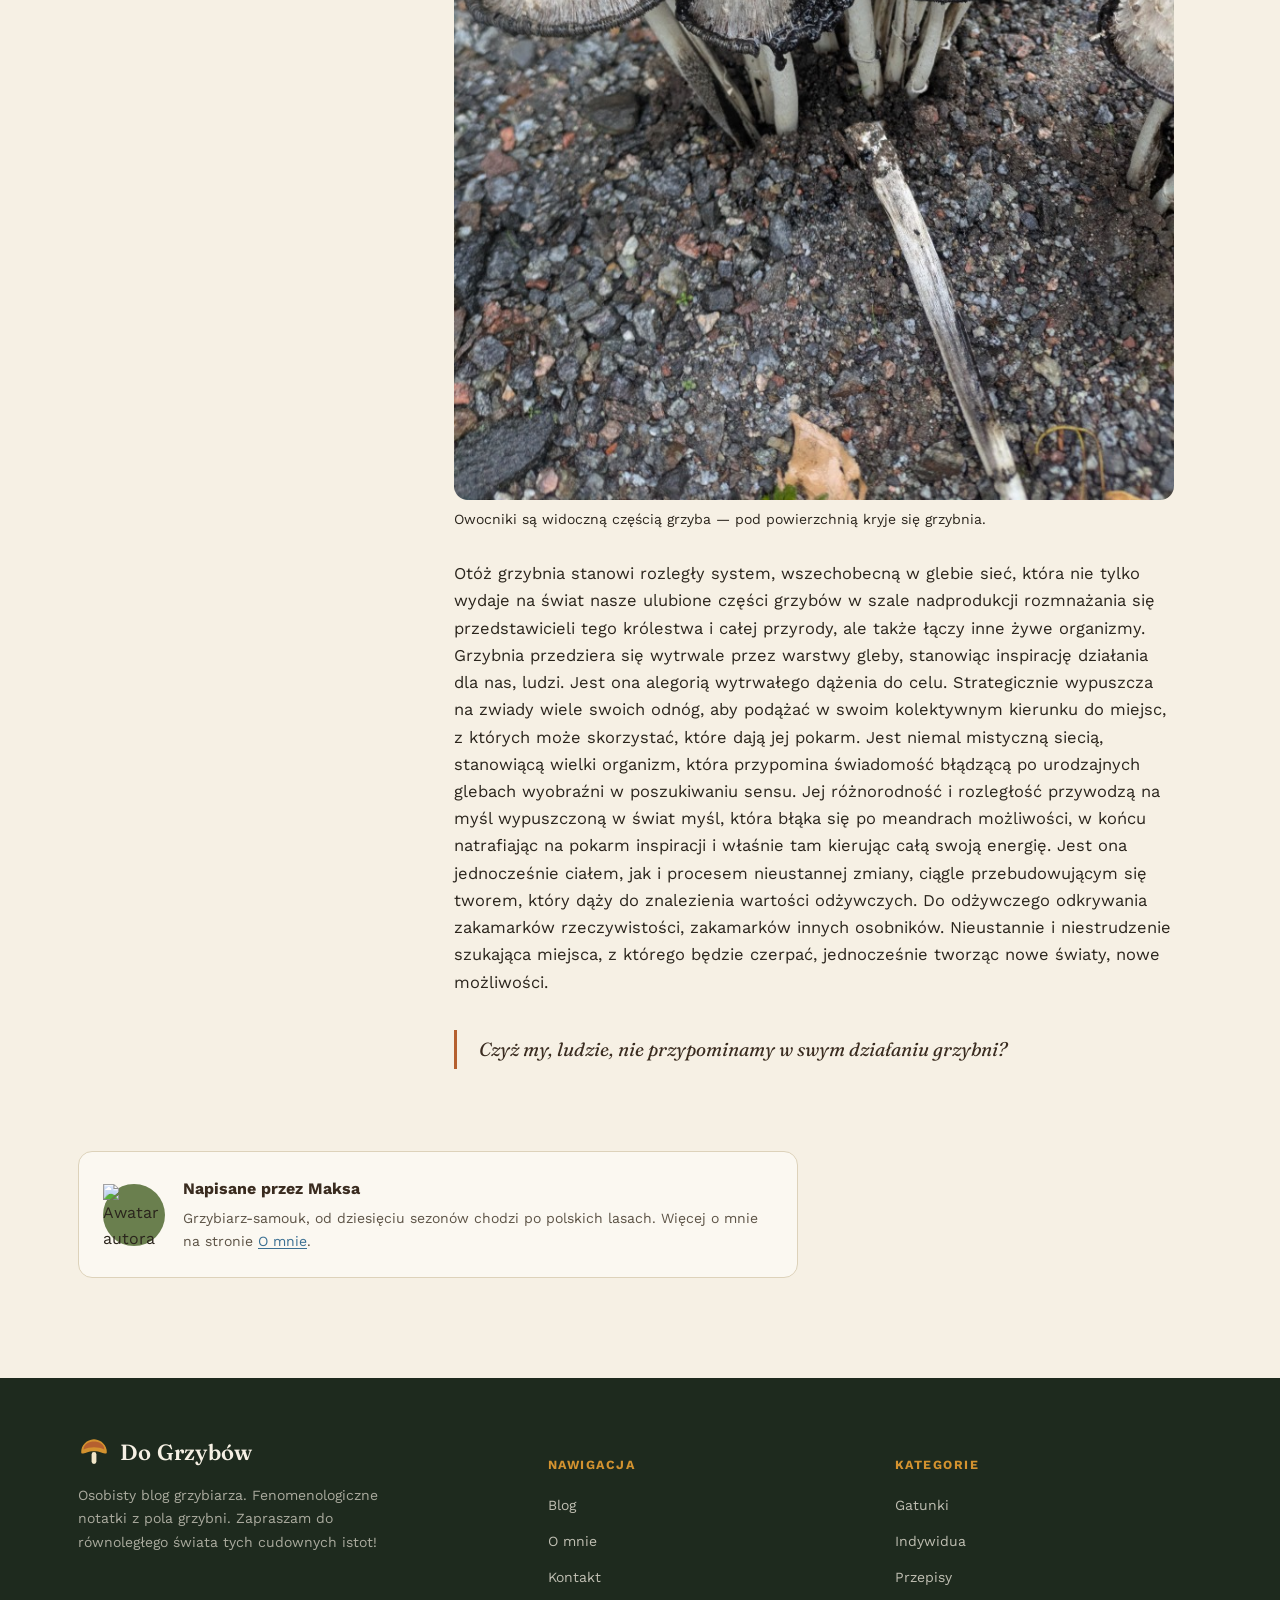
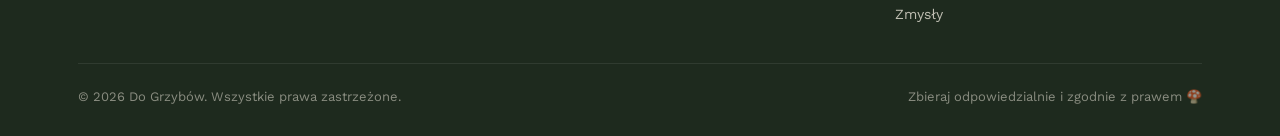
==== commit 38759587: "Revert "change the picture setup to a figure tag with an image inside it" This reverts commit b4a7a7" ====
--- a/posts/inspiracja-w-grzybni.html
+++ b/posts/inspiracja-w-grzybni.html
@@ -44,9 +44,9 @@
   </div>
 </section>
 
-<figure>
-  <img src="../images/thumb-grzybnia.jpg" alt="Kępka grzybów w trawie — widoczny fragment życia grzybni">
-</figure>
+<div class="post-cover">
+  <div class="frame"><img src="../images/thumb-grzybnia.jpg" alt="Kępka grzybów w trawie — widoczny fragment życia grzybni"></div>
+</div>
 
 <main class="page-body">
   <div class="container">
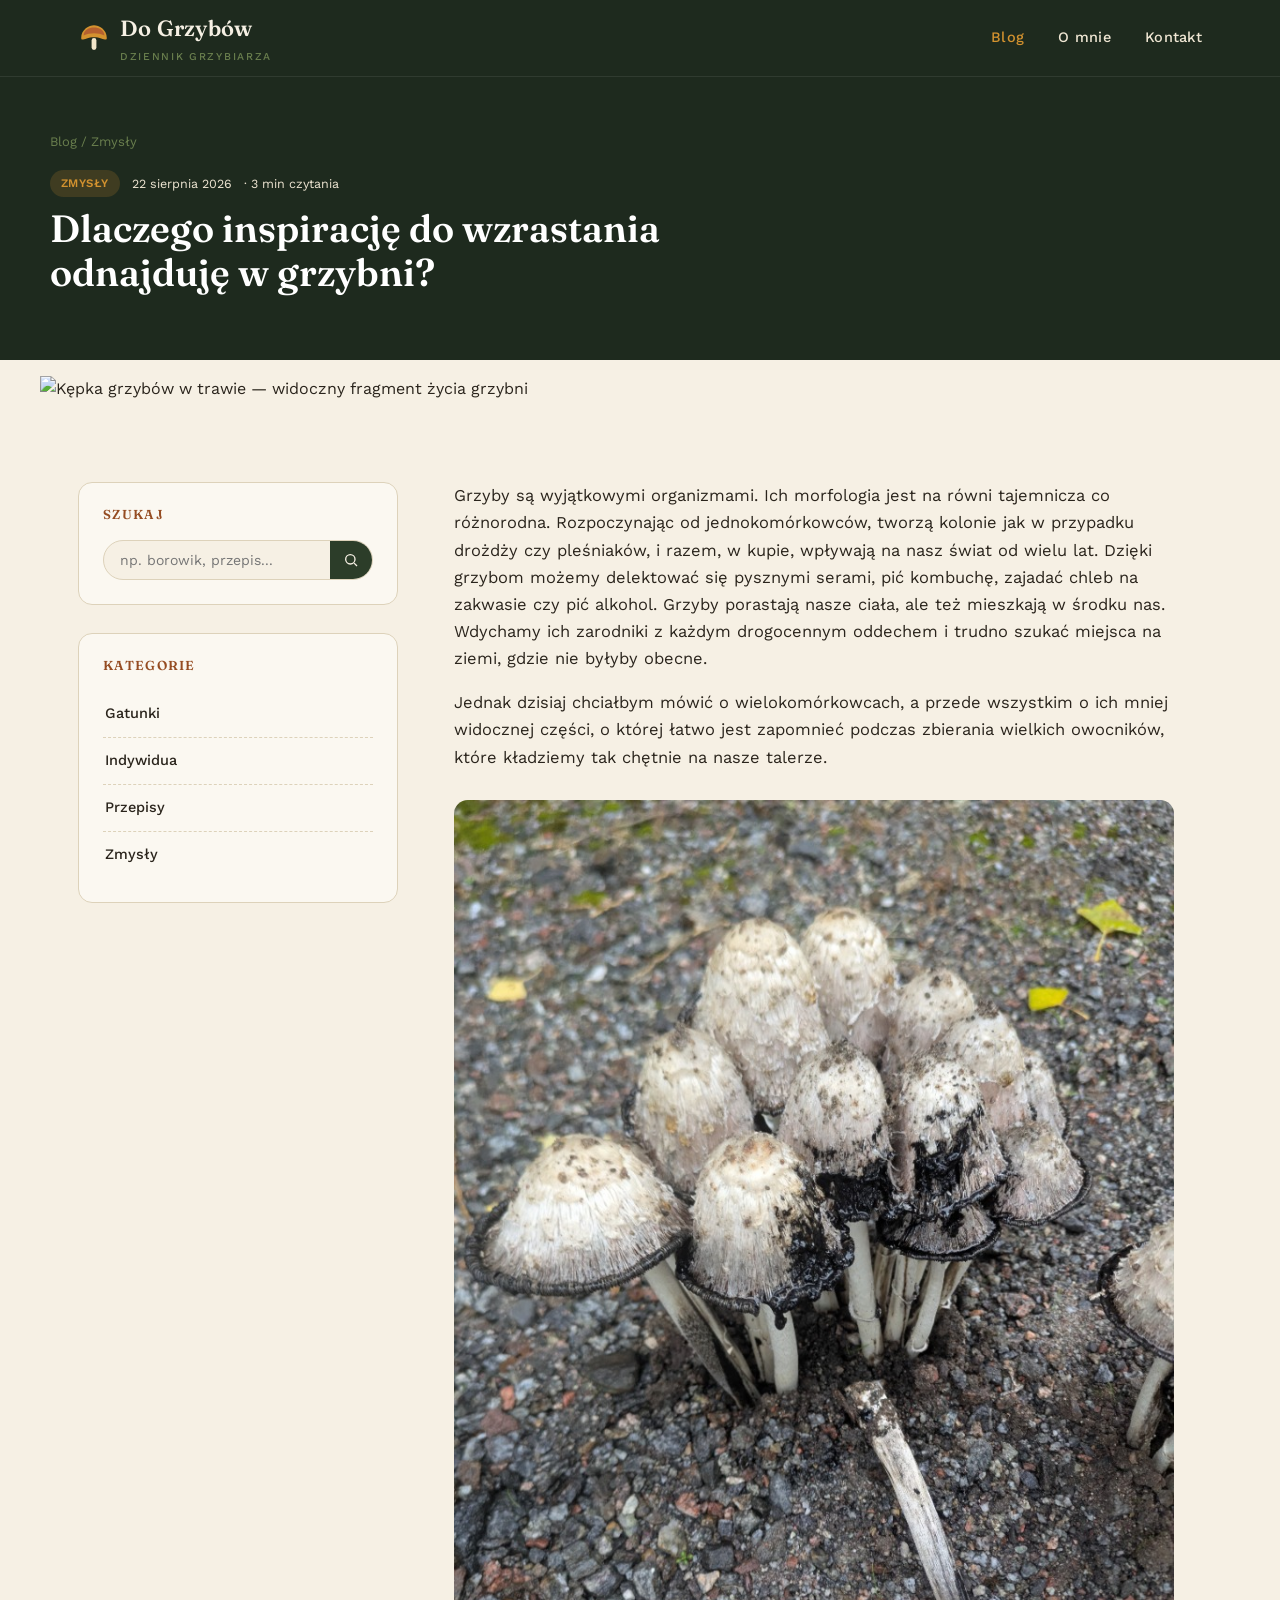
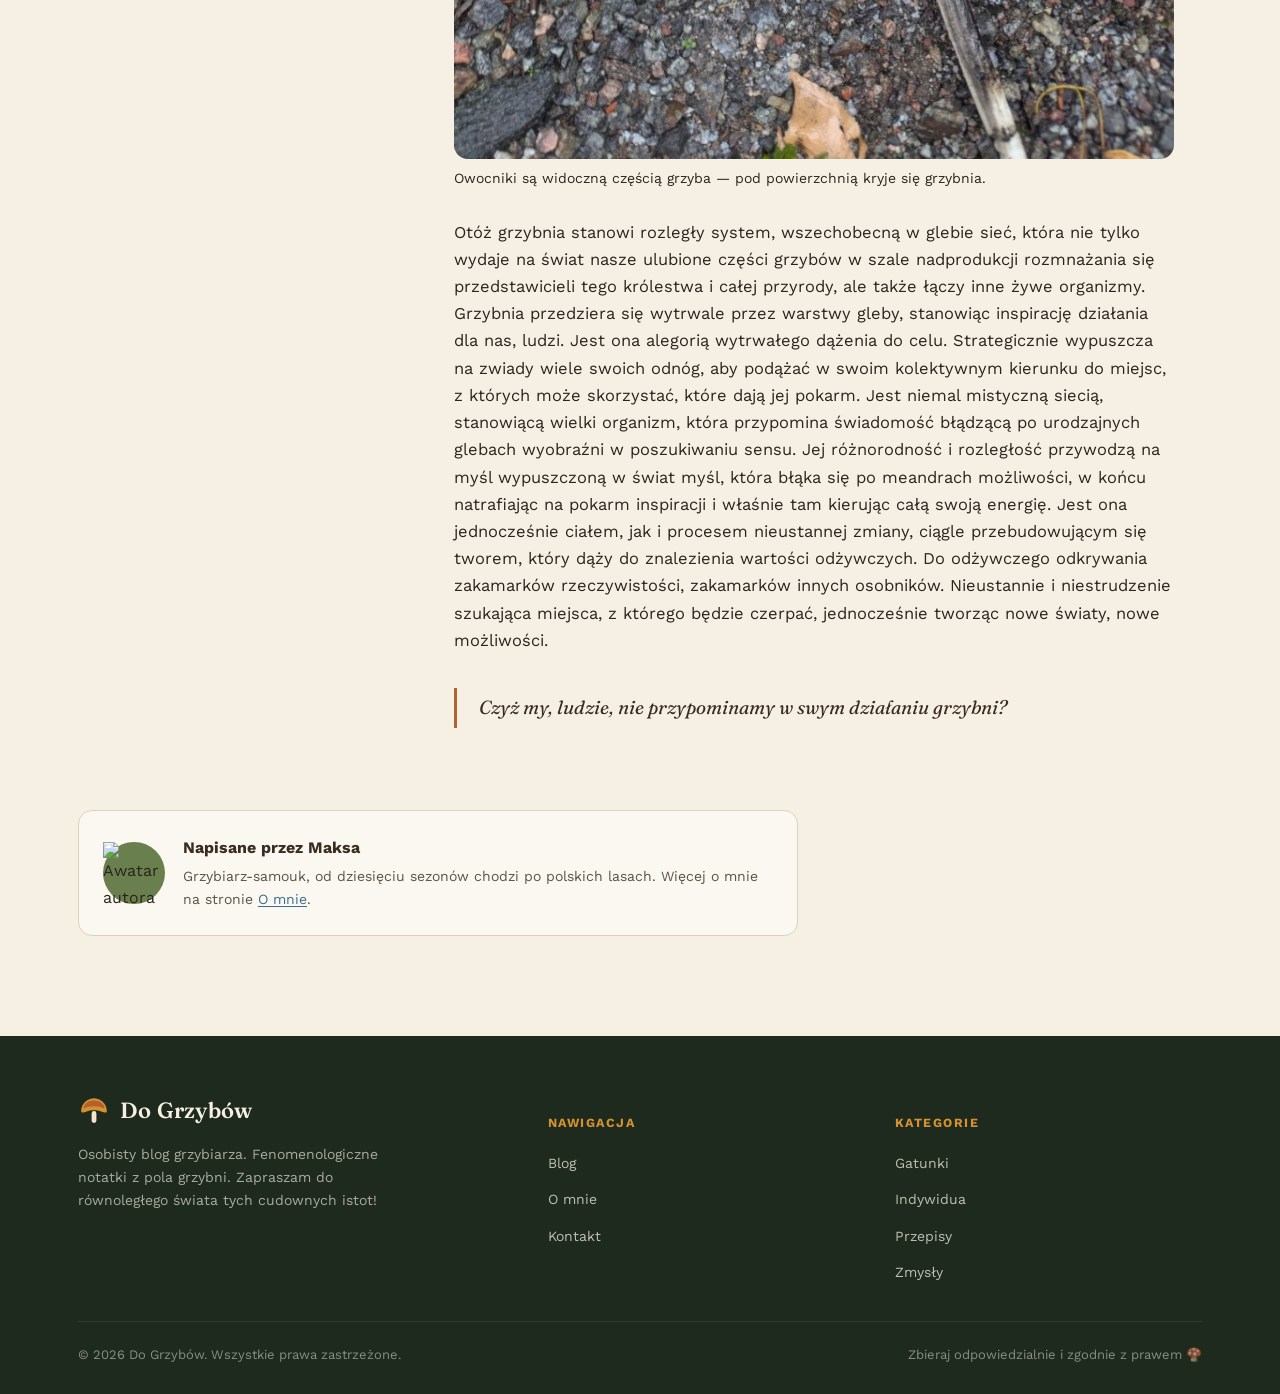
==== commit 22c88c28: "Reapply "change the picture setup to a figure tag with an image inside it" This reverts commit 38759" ====
--- a/posts/inspiracja-w-grzybni.html
+++ b/posts/inspiracja-w-grzybni.html
@@ -44,9 +44,9 @@
   </div>
 </section>
 
-<div class="post-cover">
-  <div class="frame"><img src="../images/thumb-grzybnia.jpg" alt="Kępka grzybów w trawie — widoczny fragment życia grzybni"></div>
-</div>
+<figure>
+  <img src="../images/thumb-grzybnia.jpg" alt="Kępka grzybów w trawie — widoczny fragment życia grzybni">
+</figure>
 
 <main class="page-body">
   <div class="container">
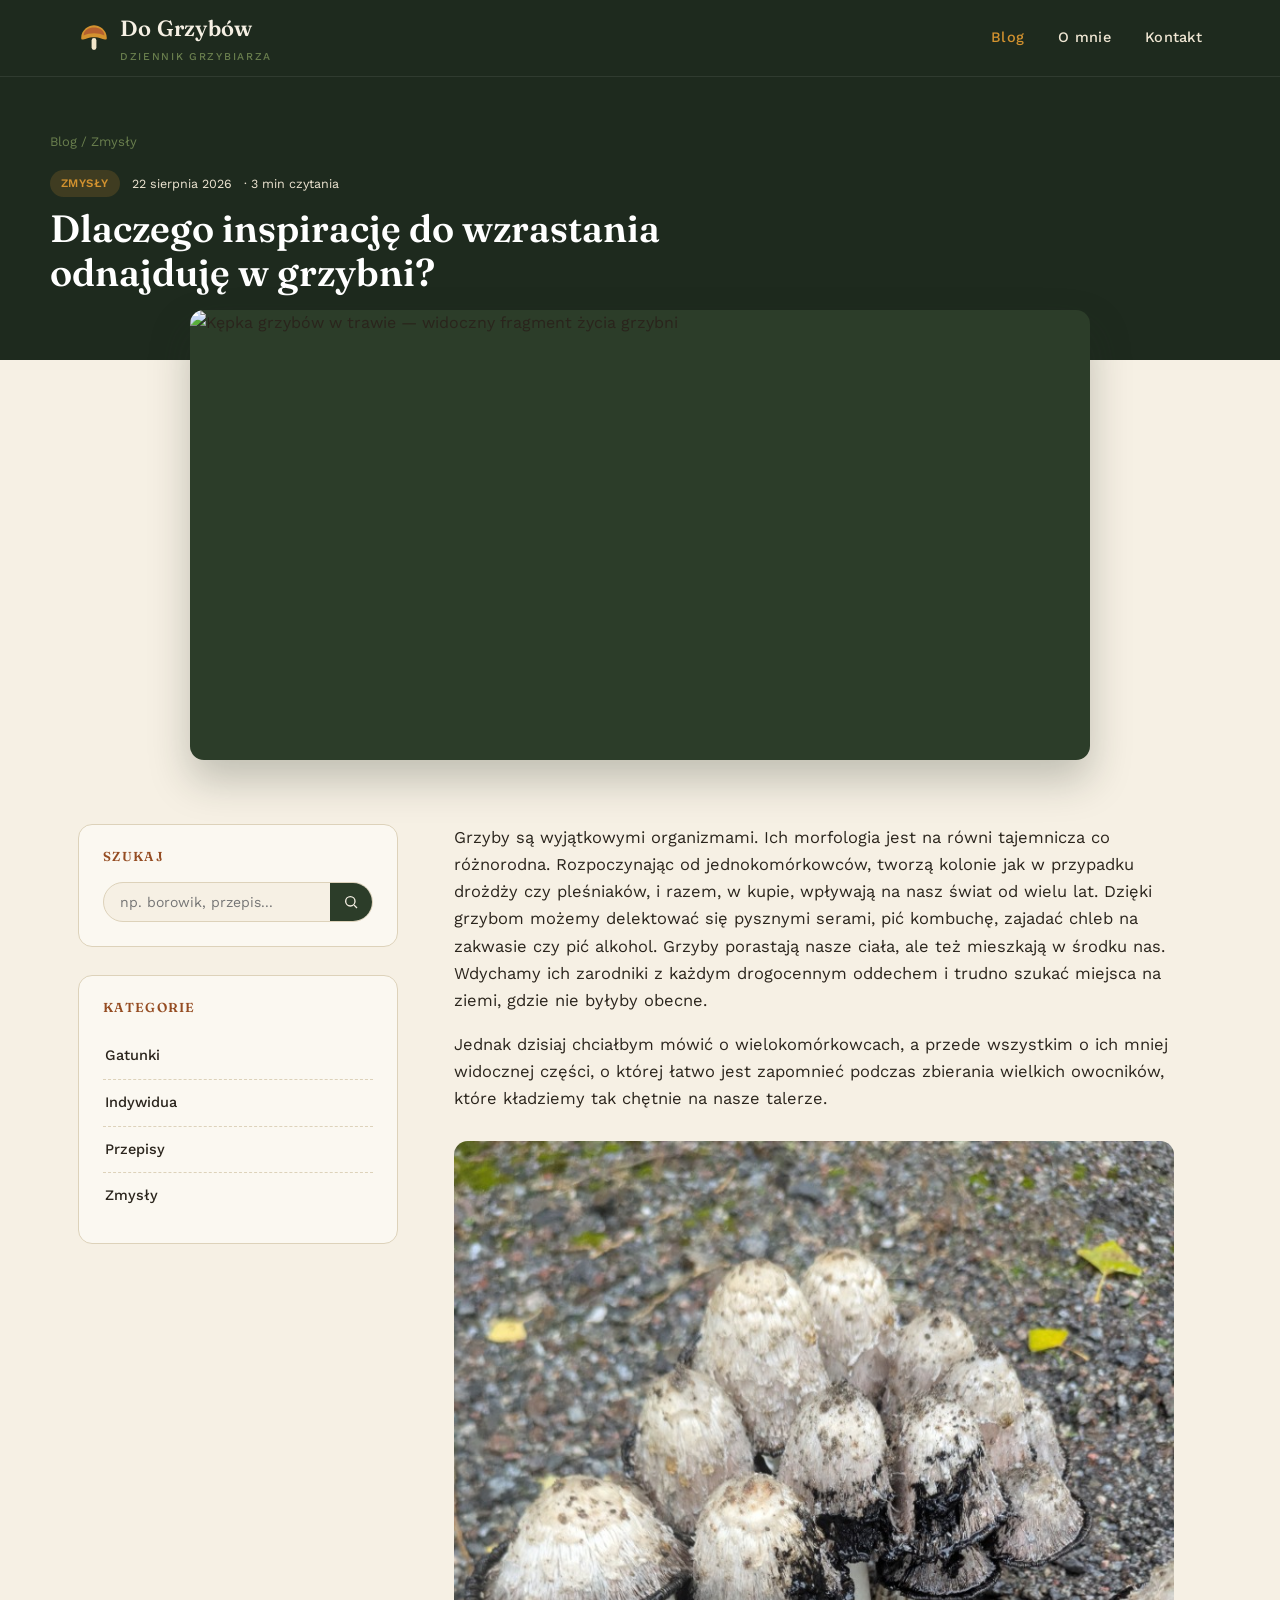
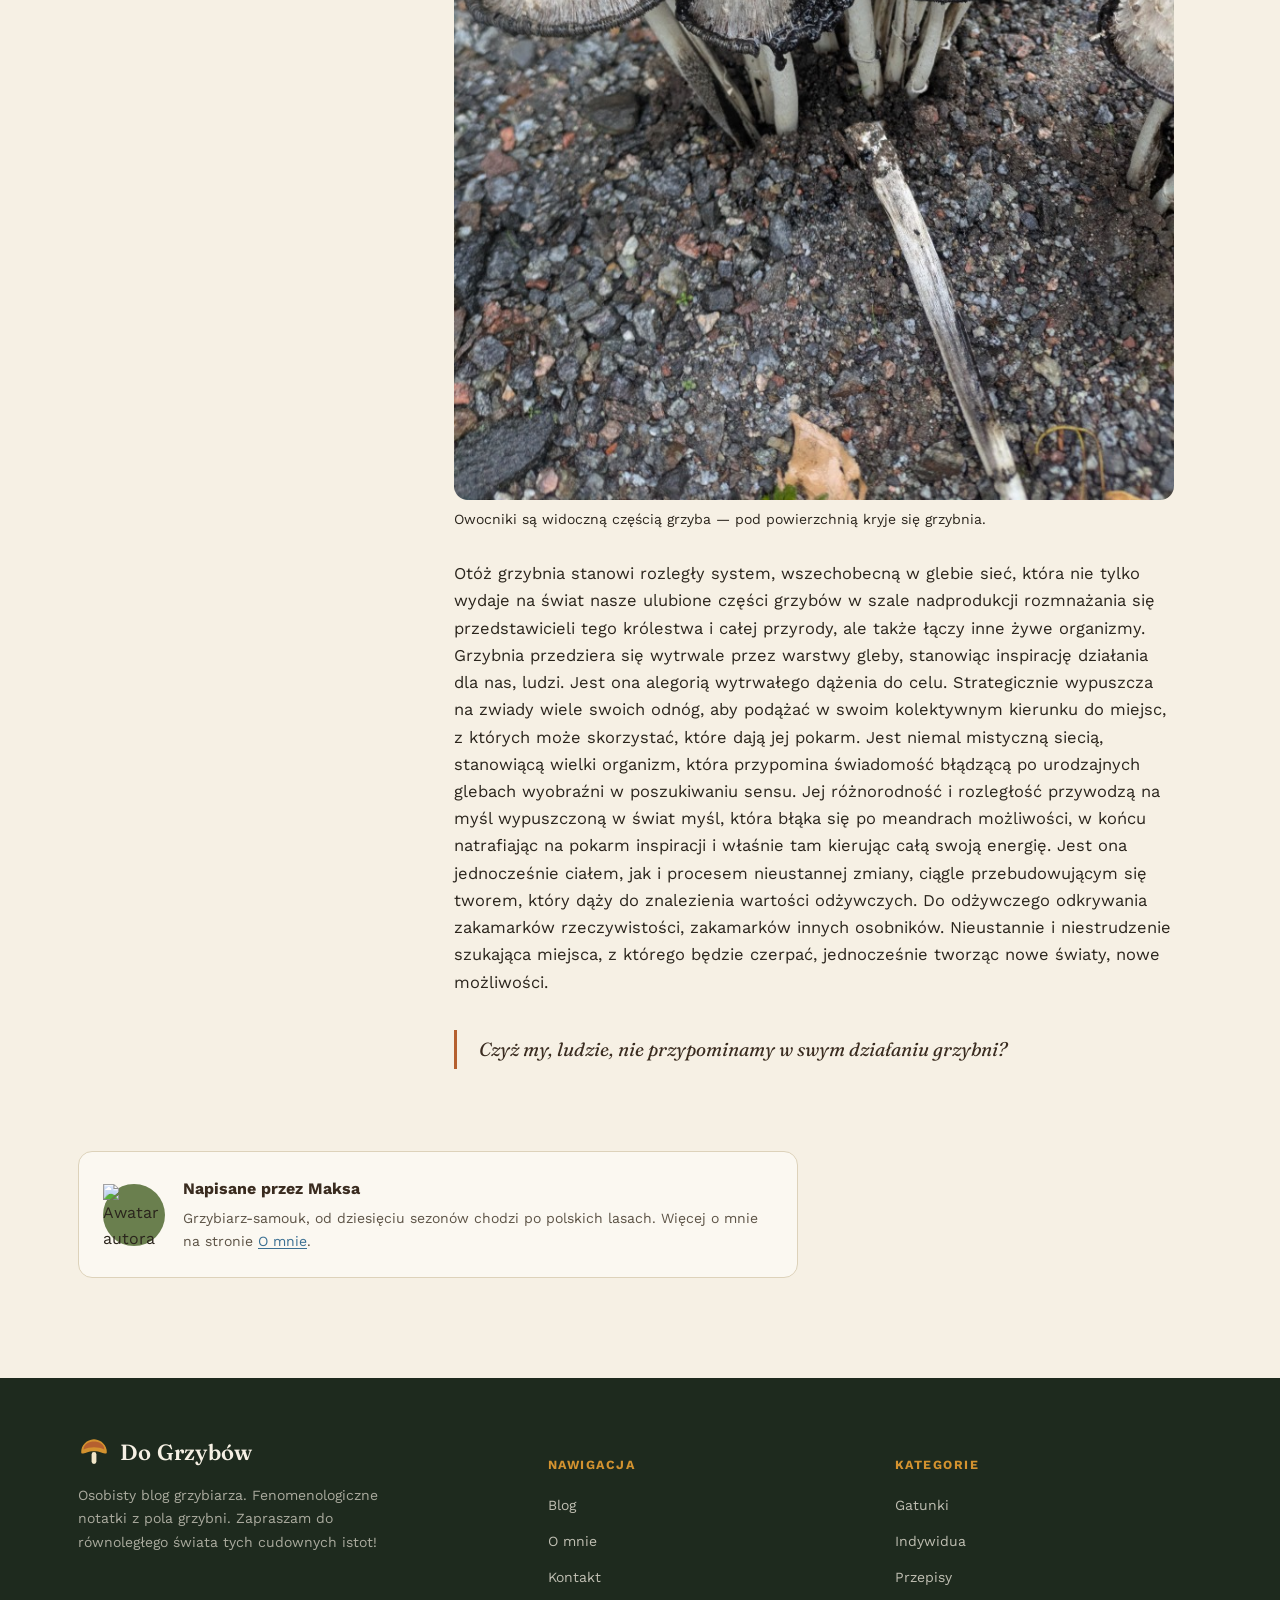
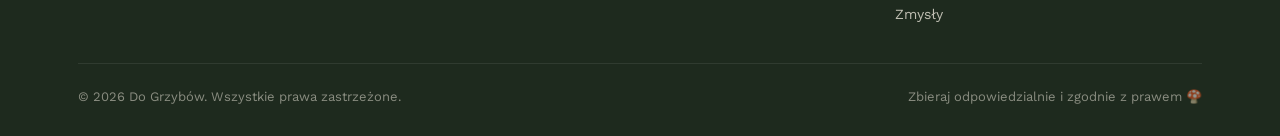
==== commit 9e402411: "put back the old picture frame in grzybnia post" ====
--- a/posts/inspiracja-w-grzybni.html
+++ b/posts/inspiracja-w-grzybni.html
@@ -44,9 +44,9 @@
   </div>
 </section>
 
-<figure>
-  <img src="../images/thumb-grzybnia.jpg" alt="Kępka grzybów w trawie — widoczny fragment życia grzybni">
-</figure>
+<div class="post-cover">
+  <div class="frame"><img src="../images/thumb-grzybnia.jpg" alt="Kępka grzybów w trawie — widoczny fragment życia grzybni"></div>
+</div>
 
 <main class="page-body">
   <div class="container">
